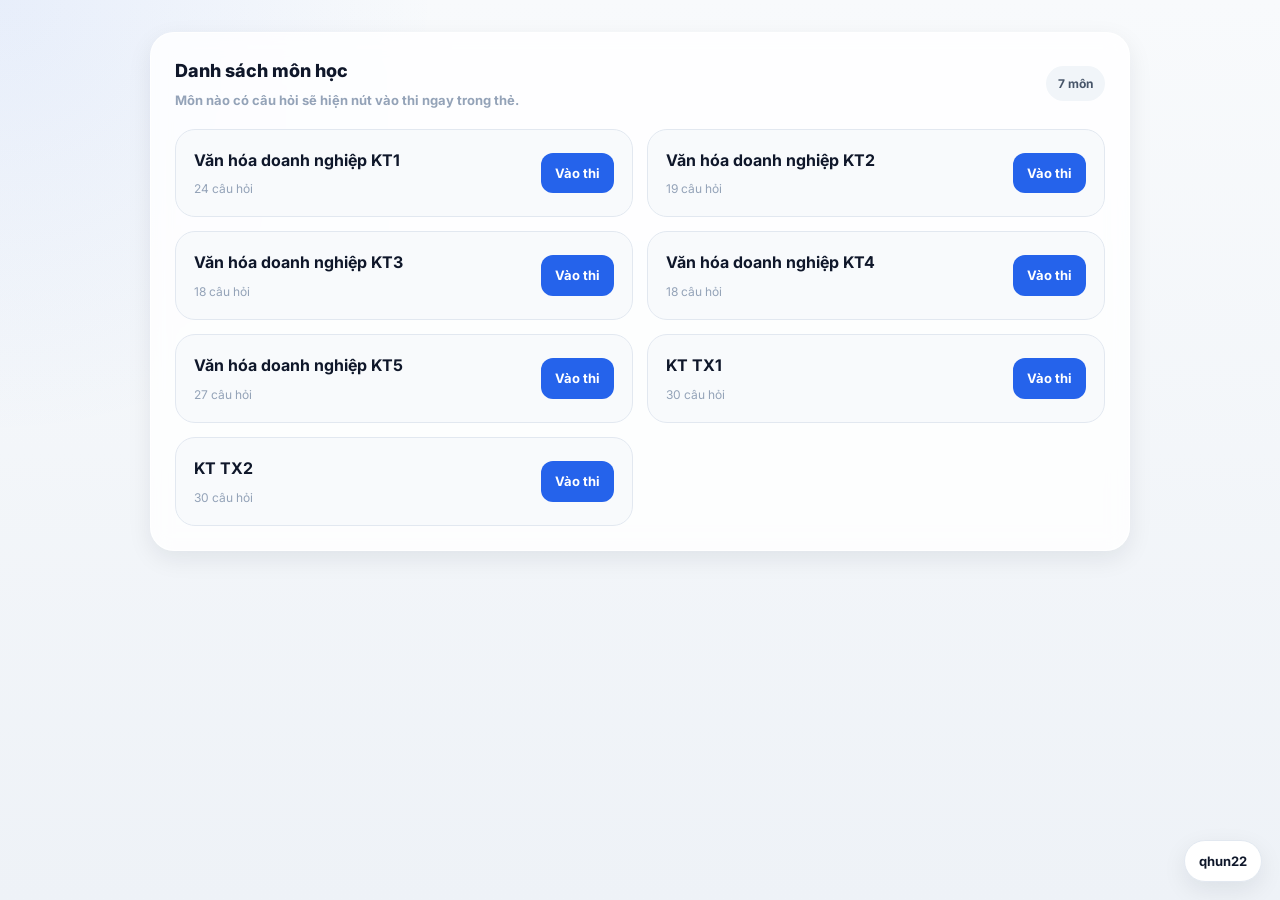
==== index.html @ 62bb66e3 "Add files via upload" ====
<!DOCTYPE html>
<html lang="vi">
<head>
    <meta charset="UTF-8">
    <meta name="viewport" content="width=device-width, initial-scale=1.0">
    <title>Trắc Nghiệm Online</title>
    <link rel="stylesheet" href="assets/css/style.css">
    <style>
        body {
            min-height:100vh;
            background:
                radial-gradient(circle at top left, rgba(37,99,235,0.08), transparent 28%),
                linear-gradient(180deg, #f8fafc 0%, #eef2f7 100%);
            padding:32px 20px 48px;
        }
        .container { max-width:980px; margin:0 auto; }
        .hero {
            background:linear-gradient(145deg, #ffffff, #f8fafc);
            border:1px solid rgba(255,255,255,0.9);
            border-radius:28px;
            box-shadow:var(--shadow-md);
            padding:28px;
            margin-bottom:22px;
        }
        .hero-top { display:block; }
        .hero h1 { font-size:32px; line-height:1.15; font-weight:800; color:var(--text-primary); margin:12px 0 10px; }
        .hero p { max-width:560px; color:var(--text-secondary); font-size:15px; margin:0; }
        .panel {
            background:rgba(255,255,255,0.82);
            backdrop-filter:blur(10px);
            border:1px solid rgba(255,255,255,0.75);
            border-radius:24px;
            box-shadow:var(--shadow);
            padding:24px;
        }
        .panel-head { display:flex; align-items:center; justify-content:space-between; gap:12px; margin-bottom:18px; }
        .panel-title h2 { font-size:18px; font-weight:800; margin:0 0 4px; color:var(--text-primary); }
        .panel-title p { font-size:13px; color:var(--text-muted); margin:0; }
        .count-chip {
            padding:8px 12px;
            border-radius:999px;
            background:#f1f5f9;
            color:var(--text-secondary);
            font-size:12px;
            font-weight:700;
        }
        .subject-list { list-style:none; margin:0; padding:0; display:grid; grid-template-columns:1fr 1fr; gap:14px; }
        .subject-item {
            display:flex;
            align-items:center;
            gap:14px;
            padding:18px;
            background:#f8fafc;
            border:1px solid var(--border-color);
            border-radius:20px;
            color:var(--text-primary);
            transition:var(--transition);
            min-width:0;
            text-decoration:none;
        }
        .subject-item:hover {
            transform:translateY(-2px);
            border-color:rgba(37,99,235,0.2);
            box-shadow:var(--shadow-sm);
            background:#ffffff;
        }
        .subject-body { flex:1; min-width:0; }
        .subject-name { font-size:16px; font-weight:700; color:var(--text-primary); margin:0 0 6px; display:block; }
        .subject-meta { display:flex; gap:10px; flex-wrap:wrap; align-items:center; }
        .subject-count { font-size:12px; color:var(--text-muted); }
        .subject-action {
            display:inline-flex;
            align-items:center;
            justify-content:center;
            padding:10px 14px;
            border-radius:12px;
            background:var(--primary);
            color:#fff;
            font-size:13px;
            font-weight:700;
            flex-shrink:0;
        }
        .empty-state { text-align:center; color:var(--text-muted); font-size:14px; padding:28px 0; }
        .no-questions {
            opacity:0.68;
            pointer-events:none;
            background:#f1f5f9;
        }
        .no-questions .subject-action {
            background:#cbd5e1;
            color:#475569;
        }
        .contact-link { position:fixed; right:18px; bottom:18px; display:inline-flex; align-items:center; min-height:42px; padding:0 14px; border-radius:999px; background:#fff; border:1px solid var(--border-color); box-shadow:var(--shadow); color:var(--text-primary); font-size:13px; font-weight:700; z-index:50; text-decoration:none; }
        .contact-link:hover { color:var(--primary); border-color:rgba(37,99,235,0.22); }
        .loading-state { text-align:center; color:var(--text-muted); font-size:14px; padding:28px 0; }
        @media (max-width: 760px) {
            body { padding:20px 14px 36px; }
            .hero { padding:22px 18px; border-radius:22px; }
            .hero-top, .panel-head { flex-direction:column; align-items:flex-start; }
            .hero h1 { font-size:26px; }
            .subject-list { grid-template-columns:1fr; }
            .subject-item { align-items:flex-start; }
            .subject-action { margin-left:auto; }
            .contact-link { right:12px; bottom:12px; }
        }
    </style>
</head>
<body>
<div class="container">

    <div class="panel">
        <div class="panel-head">
            <div class="panel-title">
                <h2>Danh sách môn học</h2>
                <p>Môn nào có câu hỏi sẽ hiện nút vào thi ngay trong thẻ.</p>
            </div>
            <div class="count-chip" id="subjectCountChip">...</div>
        </div>
        <div id="subjectListContainer">
            <div class="loading-state">Đang tải danh sách môn học...</div>
        </div>
    </div>

</div>
<a class="contact-link" href="https://www.facebook.com/userqhun" target="_blank" rel="noopener noreferrer">qhun22</a>

<script>
(async function() {
    const container = document.getElementById('subjectListContainer');
    const countChip = document.getElementById('subjectCountChip');

    try {
        const resp = await fetch('data/subjects.json');
        if (!resp.ok) throw new Error('Không tải được subjects.json');
        const subjects = await resp.json();

        countChip.textContent = subjects.length + ' môn';

        if (subjects.length === 0) {
            container.innerHTML = '<div class="empty-state">Chưa có môn học nào.</div>';
            return;
        }

        // Fetch question counts in parallel
        const countPromises = subjects.map(async (s) => {
            try {
                const r = await fetch('data/questions_' + s.id + '.json');
                if (!r.ok) return 0;
                const questions = await r.json();
                return Array.isArray(questions) ? questions.length : 0;
            } catch(e) { return 0; }
        });

        const counts = await Promise.all(countPromises);

        let html = '<ul class="subject-list">';
        subjects.forEach((s, i) => {
            const qCount = counts[i];
            const cls = qCount === 0 ? 'subject-item no-questions' : 'subject-item';
            const href = qCount > 0 ? 'exam.html?subject=' + encodeURIComponent(s.id) : '#';
            const actionText = qCount > 0 ? 'Vào thi' : 'Chưa có đề';

            html += '<a href="' + href + '" class="' + cls + '">';
            html += '<span class="subject-body">';
            html += '<span class="subject-name">' + escapeHtml(s.name) + '</span>';
            html += '<span class="subject-meta">';
            html += '<span class="subject-count">' + qCount + ' câu hỏi</span>';
            html += '</span>';
            html += '</span>';
            html += '<span class="subject-action">' + actionText + '</span>';
            html += '</a>';
        });
        html += '</ul>';

        container.innerHTML = html;

    } catch(err) {
        container.innerHTML = '<div class="empty-state">Lỗi tải dữ liệu: ' + escapeHtml(err.message) + '</div>';
    }
})();

function escapeHtml(str) {
    const d = document.createElement('div');
    d.textContent = str;
    return d.innerHTML;
}
</script>
</body>
</html>
---- assets/css/style.css ----
@import url('https://fonts.googleapis.com/css2?family=Inter:wght@300;400;500;600;700;800&display=swap');

/* ============================================================
   CSS VARIABLES
   ============================================================ */
:root {
    --primary: #2563EB;
    --primary-hover: #1D4ED8;
    --primary-light: rgba(37, 99, 235, 0.12);
    --secondary: #64748B;
    --success: #16A34A;
    --warning: #EA580C;
    --danger: #DC2626;
    --info: #0891B2;

    --sidebar-bg: #1E1E2D;
    --sidebar-hover: rgba(255,255,255,0.06);
    --sidebar-text: #A2A3B7;

    --body-bg: #F3F4F6;
    --card-bg: #FFFFFF;

    --text-primary: #0F172A;
    --text-secondary: #475569;
    --text-muted: #94A3B8;

    --border-color: #E2E8F0;

    --sidebar-width: 265px;
    --header-height: 68px;

    --radius-xs: 4px;
    --radius-sm: 8px;
    --radius: 12px;
    --radius-lg: 16px;
    --radius-xl: 24px;

    --shadow-sm: 0 2px 10px rgba(15,23,42,0.05);
    --shadow: 0 8px 24px rgba(15,23,42,0.08);
    --shadow-md: 0 16px 40px rgba(15,23,42,0.1);
    --shadow-lg: 0 24px 60px rgba(15,23,42,0.12);

    --transition: all 0.25s cubic-bezier(0.4,0,0.2,1);
}

/* ============================================================
   RESET & BASE
   ============================================================ */
*, *::before, *::after {
    box-sizing: border-box;
    margin: 0;
    padding: 0;
}

html { scroll-behavior: smooth; }

body {
    font-family: 'Inter', -apple-system, BlinkMacSystemFont, 'Segoe UI', sans-serif;
    background: var(--body-bg);
    color: var(--text-primary);
    line-height: 1.6;
    -webkit-font-smoothing: antialiased;
}

a {
    text-decoration: none;
    color: inherit;
    transition: var(--transition);
}

ul { list-style: none; }

/* ============================================================
   BUTTONS
   ============================================================ */
.btn {
    display: inline-flex;
    align-items: center;
    gap: 8px;
    padding: 10px 22px;
    border: 2px solid transparent;
    border-radius: var(--radius-sm);
    font-family: inherit;
    font-size: 0.875rem;
    font-weight: 600;
    cursor: pointer;
    transition: var(--transition);
    text-decoration: none;
    white-space: nowrap;
    line-height: 1;
}

.btn-primary {
    background: var(--primary);
    color: white;
    box-shadow: 0 4px 15px rgba(108,99,255,0.35);
}
.btn-primary:hover {
    background: var(--primary-hover);
    transform: translateY(-1px);
    box-shadow: 0 6px 20px rgba(108,99,255,0.45);
}

.btn-outline {
    background: transparent;
    border-color: rgba(255,255,255,0.35);
    color: white;
}
.btn-outline:hover {
    background: rgba(255,255,255,0.12);
    border-color: rgba(255,255,255,0.6);
}

.btn-ghost {
    background: rgba(255,255,255,0.08);
    color: rgba(255,255,255,0.7);
    border-color: rgba(255,255,255,0.12);
}
.btn-ghost:hover {
    background: rgba(255,255,255,0.14);
    color: white;
}

.btn-sm { padding: 7px 14px; font-size: 0.8rem; }
.btn-lg { padding: 14px 30px; font-size: 1rem; border-radius: var(--radius); }

/* ============================================================
   BADGES
   ============================================================ */
.badge {
    display: inline-flex;
    align-items: center;
    padding: 3px 10px;
    border-radius: 20px;
    font-size: 0.72rem;
    font-weight: 700;
    letter-spacing: 0.3px;
}
.badge-easy   { background: rgba(45,206,137,0.14); color: #1aab6d; }
.badge-medium { background: rgba(251,99,64,0.14);  color: #d95020; }
.badge-hard   { background: rgba(245,54,92,0.14);  color: #d41848; }
.badge-khtn   { background: rgba(108,99,255,0.12); color: var(--primary); }
.badge-khxh   { background: rgba(251,99,64,0.12);  color: #FB6340; }
.badge-nn     { background: rgba(17,205,239,0.12); color: #0ea5c1; }
.badge-khac   { background: rgba(162,163,183,0.2); color: #666; }

.status-badge {
    display: inline-flex;
    align-items: center;
    gap: 5px;
    padding: 4px 10px;
    border-radius: 20px;
    font-size: 0.75rem;
    font-weight: 600;
}
.status-active   { background: rgba(45,206,137,0.12); color: #1aab6d; }
.status-inactive { background: rgba(162,163,183,0.2); color: #888; }

/* ============================================================
   INDEX PAGE — NAVBAR
   ============================================================ */
.navbar {
    position: sticky;
    top: 0;
    z-index: 100;
    background: rgba(16, 16, 30, 0.96);
    backdrop-filter: blur(20px);
    -webkit-backdrop-filter: blur(20px);
    border-bottom: 1px solid rgba(255,255,255,0.08);
    padding: 0 36px;
    height: 68px;
    display: flex;
    align-items: center;
    justify-content: space-between;
}

.navbar-brand {
    display: flex;
    align-items: center;
    gap: 12px;
    color: white;
    text-decoration: none;
}

.navbar-logo {
    width: 40px;
    height: 40px;
    background: linear-gradient(135deg, var(--primary), #9B59B6);
    border-radius: 10px;
    display: flex;
    align-items: center;
    justify-content: center;
    font-size: 1.2rem;
    flex-shrink: 0;
}

.navbar-brand-name {
    font-size: 1.2rem;
    font-weight: 800;
    letter-spacing: -0.5px;
    color: white;
}
.navbar-brand-name span { color: #A29BFE; }

.navbar-nav {
    display: flex;
    align-items: center;
    gap: 32px;
}
.navbar-nav a {
    color: rgba(255,255,255,0.6);
    font-size: 0.875rem;
    font-weight: 500;
}
.navbar-nav a:hover,
.navbar-nav a.active { color: white; }

.navbar-actions {
    display: flex;
    align-items: center;
    gap: 10px;
}

.mobile-menu-btn {
    display: none;
    background: none;
    border: none;
    color: white;
    font-size: 1.4rem;
    cursor: pointer;
    padding: 4px;
}

/* ============================================================
   INDEX PAGE — HERO
   ============================================================ */
.hero {
    background: linear-gradient(135deg, #10101e 0%, #1a1535 40%, #0f2a4a 100%);
    padding: 90px 36px 70px;
    text-align: center;
    position: relative;
    overflow: hidden;
}

.hero::before {
    content: '';
    position: absolute;
    top: -100px;
    left: -50px;
    width: 600px;
    height: 600px;
    background: radial-gradient(circle, rgba(108,99,255,0.18) 0%, transparent 65%);
    pointer-events: none;
}
.hero::after {
    content: '';
    position: absolute;
    bottom: -80px;
    right: -60px;
    width: 500px;
    height: 500px;
    background: radial-gradient(circle, rgba(255,101,132,0.12) 0%, transparent 65%);
    pointer-events: none;
}

.hero-content {
    position: relative;
    z-index: 1;
    max-width: 720px;
    margin: 0 auto;
}

.hero-pill {
    display: inline-flex;
    align-items: center;
    gap: 8px;
    background: rgba(108,99,255,0.18);
    border: 1px solid rgba(108,99,255,0.35);
    color: #A29BFE;
    padding: 6px 18px;
    border-radius: 50px;
    font-size: 0.78rem;
    font-weight: 700;
    margin-bottom: 28px;
    letter-spacing: 1px;
    text-transform: uppercase;
}

.hero h1 {
    font-size: 3.6rem;
    font-weight: 800;
    color: white;
    margin-bottom: 18px;
    letter-spacing: -2px;
    line-height: 1.1;
}

.hero h1 .gradient-text {
    background: linear-gradient(135deg, #A29BFE 0%, #FF6584 100%);
    -webkit-background-clip: text;
    -webkit-text-fill-color: transparent;
    background-clip: text;
}

.hero-desc {
    color: rgba(255,255,255,0.55);
    font-size: 1.05rem;
    margin-bottom: 40px;
    line-height: 1.75;
    max-width: 540px;
    margin-left: auto;
    margin-right: auto;
}

/* Search Bar */
.hero-search {
    display: flex;
    max-width: 520px;
    margin: 0 auto 48px;
    background: rgba(255,255,255,0.06);
    border: 1.5px solid rgba(255,255,255,0.12);
    border-radius: 50px;
    padding: 6px 6px 6px 22px;
    gap: 8px;
    transition: var(--transition);
}
.hero-search:focus-within {
    background: rgba(255,255,255,0.09);
    border-color: rgba(108,99,255,0.6);
    box-shadow: 0 0 0 4px rgba(108,99,255,0.14);
}

.hero-search input {
    flex: 1;
    background: none;
    border: none;
    outline: none;
    color: white;
    font-family: inherit;
    font-size: 0.925rem;
    min-width: 0;
}
.hero-search input::placeholder { color: rgba(255,255,255,0.3); }

.hero-search-btn {
    background: var(--primary);
    color: white;
    border: none;
    border-radius: 50px;
    padding: 10px 22px;
    font-family: inherit;
    font-size: 0.875rem;
    font-weight: 600;
    cursor: pointer;
    transition: var(--transition);
    flex-shrink: 0;
}
.hero-search-btn:hover {
    background: var(--primary-hover);
    transform: scale(1.02);
}

/* Hero Stats */
.hero-stats {
    display: flex;
    justify-content: center;
    align-items: center;
    gap: 0;
}
.hero-stat-divider {
    width: 1px;
    height: 36px;
    background: rgba(255,255,255,0.15);
    margin: 0 36px;
}
.hero-stat-num {
    font-size: 1.9rem;
    font-weight: 800;
    color: white;
    line-height: 1;
    margin-bottom: 4px;
}
.hero-stat-label {
    font-size: 0.75rem;
    color: rgba(255,255,255,0.45);
    text-transform: uppercase;
    letter-spacing: 0.8px;
    font-weight: 500;
}

/* ============================================================
   INDEX PAGE — SUBJECTS SECTION
   ============================================================ */
.subjects-section {
    max-width: 1300px;
    margin: 0 auto;
    padding: 64px 24px 80px;
}

.section-header {
    display: flex;
    align-items: flex-start;
    justify-content: space-between;
    margin-bottom: 32px;
    flex-wrap: wrap;
    gap: 16px;
}

.section-title-block .section-label {
    font-size: 0.72rem;
    font-weight: 700;
    color: var(--primary);
    text-transform: uppercase;
    letter-spacing: 1.5px;
    margin-bottom: 6px;
}

.section-title {
    font-size: 1.7rem;
    font-weight: 800;
    color: var(--text-primary);
    letter-spacing: -0.5px;
}

.section-desc {
    font-size: 0.875rem;
    color: var(--text-muted);
    margin-top: 4px;
}

/* Filter Tabs */
.filter-tabs {
    display: flex;
    gap: 8px;
    flex-wrap: wrap;
}

.filter-tab {
    padding: 8px 18px;
    border-radius: 50px;
    border: 1.5px solid var(--border-color);
    background: white;
    color: var(--text-secondary);
    font-size: 0.83rem;
    font-weight: 600;
    cursor: pointer;
    transition: var(--transition);
    font-family: inherit;
}
.filter-tab:hover {
    border-color: var(--primary);
    color: var(--primary);
    background: var(--primary-light);
}
.filter-tab.active {
    background: var(--primary);
    border-color: var(--primary);
    color: white;
    box-shadow: 0 4px 14px rgba(108,99,255,0.3);
}

/* Subjects Grid */
.subjects-grid {
    display: grid;
    grid-template-columns: repeat(auto-fill, minmax(280px, 1fr));
    gap: 24px;
}

/* Subject Card */
.subject-card {
    background: white;
    border-radius: var(--radius-lg);
    overflow: hidden;
    box-shadow: var(--shadow-sm);
    transition: var(--transition);
    border: 1.5px solid var(--border-color);
    text-decoration: none;
    color: inherit;
    display: flex;
    flex-direction: column;
    cursor: pointer;
}
.subject-card:hover {
    transform: translateY(-7px);
    box-shadow: var(--shadow-md);
    border-color: transparent;
}
.subject-card.hidden { display: none; }

.card-top {
    height: 118px;
    position: relative;
    display: flex;
    align-items: flex-end;
    justify-content: space-between;
    padding: 16px 20px;
    overflow: hidden;
}
.card-top::before {
    content: '';
    position: absolute;
    top: -20%;
    right: -10%;
    width: 110px;
    height: 110px;
    background: rgba(255,255,255,0.12);
    border-radius: 50%;
}
.card-top::after {
    content: '';
    position: absolute;
    bottom: -30%;
    left: 10%;
    width: 80px;
    height: 80px;
    background: rgba(255,255,255,0.08);
    border-radius: 50%;
}

.card-icon {
    font-size: 2.6rem;
    position: relative;
    z-index: 1;
    filter: drop-shadow(0 2px 4px rgba(0,0,0,0.15));
}

.card-cat-chip {
    background: rgba(255,255,255,0.22);
    color: white;
    padding: 4px 11px;
    border-radius: 20px;
    font-size: 0.68rem;
    font-weight: 700;
    position: relative;
    z-index: 1;
    backdrop-filter: blur(8px);
    border: 1px solid rgba(255,255,255,0.25);
    letter-spacing: 0.3px;
}

.card-body {
    padding: 18px 20px;
    flex: 1;
    display: flex;
    flex-direction: column;
}

.card-title {
    font-size: 1.1rem;
    font-weight: 700;
    color: var(--text-primary);
    margin-bottom: 5px;
}

.card-desc {
    font-size: 0.8rem;
    color: var(--text-muted);
    line-height: 1.55;
    margin-bottom: 14px;
    flex: 1;
}

.card-meta {
    display: flex;
    gap: 14px;
    margin-bottom: 14px;
}
.card-meta-item {
    display: flex;
    align-items: center;
    gap: 5px;
    font-size: 0.78rem;
    color: var(--text-secondary);
}
.card-meta-icon { font-size: 0.9rem; }

.card-footer {
    display: flex;
    align-items: center;
    justify-content: space-between;
    padding-top: 14px;
    border-top: 1px solid var(--border-color);
    gap: 10px;
}

.card-rating {
    display: flex;
    align-items: center;
    gap: 4px;
    font-size: 0.8rem;
    font-weight: 600;
    color: #F6A623;
}

.card-start-btn {
    background: var(--primary);
    color: white;
    border: none;
    border-radius: var(--radius-sm);
    padding: 8px 16px;
    font-size: 0.8rem;
    font-weight: 700;
    cursor: pointer;
    transition: var(--transition);
    font-family: inherit;
    display: flex;
    align-items: center;
    gap: 5px;
    text-decoration: none;
}
.card-start-btn:hover {
    background: var(--primary-hover);
    transform: scale(1.04);
}

/* No results message */
.no-results {
    display: none;
    grid-column: 1 / -1;
    text-align: center;
    padding: 60px 20px;
    color: var(--text-muted);
}
.no-results.show { display: block; }
.no-results-icon { font-size: 3rem; margin-bottom: 12px; }
.no-results h3 { font-size: 1.1rem; color: var(--text-secondary); margin-bottom: 6px; }

/* ============================================================
   INDEX PAGE — FOOTER
   ============================================================ */
.footer {
    background: #10101e;
    border-top: 1px solid rgba(255,255,255,0.07);
    color: rgba(255,255,255,0.4);
    text-align: center;
    padding: 36px 24px;
    font-size: 0.85rem;
    line-height: 1.8;
}
.footer a { color: #A29BFE; }
.footer a:hover { color: white; }
.footer-brand {
    font-size: 1rem;
    font-weight: 700;
    color: rgba(255,255,255,0.8);
    margin-bottom: 8px;
}
.footer-brand span { color: #A29BFE; }

/* ============================================================
   DASHBOARD — LAYOUT
   ============================================================ */
.dashboard-layout {
    display: flex;
    min-height: 100vh;
}

/* ============================================================
   DASHBOARD — SIDEBAR
   ============================================================ */
.sidebar {
    width: var(--sidebar-width);
    background: var(--sidebar-bg);
    position: fixed;
    top: 0;
    left: 0;
    bottom: 0;
    z-index: 200;
    display: flex;
    flex-direction: column;
    overflow-y: auto;
    transition: transform 0.3s ease;
    scrollbar-width: thin;
    scrollbar-color: rgba(255,255,255,0.08) transparent;
}
.sidebar::-webkit-scrollbar { width: 4px; }
.sidebar::-webkit-scrollbar-thumb { background: rgba(255,255,255,0.1); border-radius: 4px; }

.sidebar-brand {
    padding: 22px 18px;
    display: flex;
    align-items: center;
    gap: 12px;
    border-bottom: 1px solid rgba(255,255,255,0.07);
    text-decoration: none;
    flex-shrink: 0;
}
.sidebar-logo {
    width: 38px;
    height: 38px;
    background: linear-gradient(135deg, var(--primary), #9B59B6);
    border-radius: 10px;
    display: flex;
    align-items: center;
    justify-content: center;
    font-size: 1.1rem;
    flex-shrink: 0;
}
.sidebar-brand-name {
    color: white;
    font-size: 1rem;
    font-weight: 800;
    letter-spacing: -0.3px;
    line-height: 1.2;
}
.sidebar-brand-name small {
    display: block;
    color: var(--sidebar-text);
    font-size: 0.68rem;
    font-weight: 400;
    letter-spacing: 0;
}

.sidebar-section { padding: 18px 0 6px; }
.sidebar-section-title {
    padding: 0 18px 8px;
    font-size: 0.65rem;
    font-weight: 700;
    color: rgba(162,163,183,0.6);
    text-transform: uppercase;
    letter-spacing: 1.5px;
}

.sidebar-nav { padding: 0 10px; }
.sidebar-nav-item { margin-bottom: 2px; }
.sidebar-nav-link {
    display: flex;
    align-items: center;
    gap: 11px;
    padding: 10px 12px;
    border-radius: var(--radius-sm);
    color: var(--sidebar-text);
    text-decoration: none;
    font-size: 0.875rem;
    font-weight: 500;
    transition: var(--transition);
}
.sidebar-nav-link:hover {
    background: var(--sidebar-hover);
    color: rgba(255,255,255,0.9);
}
.sidebar-nav-link.active {
    background: var(--primary);
    color: white;
    box-shadow: 0 4px 14px rgba(108,99,255,0.4);
}
.sidebar-nav-icon {
    width: 20px;
    text-align: center;
    font-size: 1rem;
    flex-shrink: 0;
}
.sidebar-nav-badge {
    margin-left: auto;
    background: rgba(108,99,255,0.35);
    color: #A29BFE;
    font-size: 0.67rem;
    font-weight: 700;
    padding: 2px 7px;
    border-radius: 10px;
}
.sidebar-nav-link.active .sidebar-nav-badge {
    background: rgba(255,255,255,0.2);
    color: white;
}

.sidebar-user {
    margin-top: auto;
    padding: 14px 16px;
    border-top: 1px solid rgba(255,255,255,0.07);
    display: flex;
    align-items: center;
    gap: 10px;
    flex-shrink: 0;
}
.sidebar-avatar {
    width: 36px;
    height: 36px;
    background: linear-gradient(135deg, var(--primary), var(--secondary));
    border-radius: 50%;
    display: flex;
    align-items: center;
    justify-content: center;
    color: white;
    font-weight: 700;
    font-size: 0.875rem;
    flex-shrink: 0;
}
.sidebar-user-name { font-size: 0.84rem; font-weight: 600; color: white; }
.sidebar-user-role { font-size: 0.7rem; color: var(--sidebar-text); }
.sidebar-user-logout {
    margin-left: auto;
    color: var(--sidebar-text);
    font-size: 1rem;
    cursor: pointer;
    transition: var(--transition);
    background: none;
    border: none;
}
.sidebar-user-logout:hover { color: var(--danger); }

/* ============================================================
   DASHBOARD — MAIN CONTENT
   ============================================================ */
.main-content {
    margin-left: var(--sidebar-width);
    flex: 1;
    display: flex;
    flex-direction: column;
    min-height: 100vh;
    background: var(--body-bg);
}

/* Header */
.dash-header {
    height: var(--header-height);
    background: white;
    border-bottom: 1px solid var(--border-color);
    padding: 0 28px;
    display: flex;
    align-items: center;
    justify-content: space-between;
    position: sticky;
    top: 0;
    z-index: 100;
    box-shadow: var(--shadow-sm);
    flex-shrink: 0;
}
.dash-header-left { display: flex; align-items: center; gap: 14px; }

.sidebar-toggle {
    width: 36px;
    height: 36px;
    border: 1.5px solid var(--border-color);
    border-radius: var(--radius-sm);
    background: white;
    display: flex;
    align-items: center;
    justify-content: center;
    cursor: pointer;
    transition: var(--transition);
    color: var(--text-secondary);
    font-size: 1.05rem;
}
.sidebar-toggle:hover {
    border-color: var(--primary);
    color: var(--primary);
    background: var(--primary-light);
}

.breadcrumb {
    display: flex;
    align-items: center;
    gap: 8px;
    font-size: 0.83rem;
    color: var(--text-muted);
}
.breadcrumb-sep { opacity: 0.5; }
.breadcrumb-current { color: var(--text-primary); font-weight: 600; }

.header-search {
    display: flex;
    align-items: center;
    gap: 8px;
    background: var(--body-bg);
    border: 1.5px solid var(--border-color);
    border-radius: var(--radius-sm);
    padding: 8px 14px;
    width: 260px;
    transition: var(--transition);
}
.header-search:focus-within {
    border-color: var(--primary);
    box-shadow: 0 0 0 3px rgba(108,99,255,0.12);
    background: white;
}
.header-search input {
    background: none;
    border: none;
    outline: none;
    font-family: inherit;
    font-size: 0.875rem;
    color: var(--text-primary);
    width: 100%;
}
.search-placeholder-icon { color: var(--text-muted); font-size: 0.9rem; }

.dash-header-right { display: flex; align-items: center; gap: 10px; }

.header-icon-btn {
    width: 38px;
    height: 38px;
    background: var(--body-bg);
    border: 1.5px solid var(--border-color);
    border-radius: var(--radius-sm);
    display: flex;
    align-items: center;
    justify-content: center;
    cursor: pointer;
    transition: var(--transition);
    color: var(--text-secondary);
    font-size: 1.1rem;
    position: relative;
}
.header-icon-btn:hover {
    border-color: var(--primary);
    color: var(--primary);
    background: var(--primary-light);
}
.notif-dot {
    position: absolute;
    top: 7px;
    right: 7px;
    width: 8px;
    height: 8px;
    background: var(--danger);
    border-radius: 50%;
    border: 2px solid white;
}

.header-user {
    display: flex;
    align-items: center;
    gap: 10px;
    padding: 6px 12px;
    border-radius: var(--radius-sm);
    cursor: pointer;
    transition: var(--transition);
    border: 1.5px solid transparent;
}
.header-user:hover {
    background: var(--body-bg);
    border-color: var(--border-color);
}
.header-avatar {
    width: 34px;
    height: 34px;
    background: linear-gradient(135deg, var(--primary), var(--secondary));
    border-radius: 50%;
    display: flex;
    align-items: center;
    justify-content: center;
    color: white;
    font-weight: 700;
    font-size: 0.8rem;
}
.header-username { font-size: 0.875rem; font-weight: 600; color: var(--text-primary); }
.header-userrole { font-size: 0.7rem; color: var(--text-muted); }

/* ============================================================
   DASHBOARD — BODY
   ============================================================ */
.dash-body { padding: 28px 28px 40px; flex: 1; }

.page-title-block { margin-bottom: 24px; }
.page-title {
    font-size: 1.5rem;
    font-weight: 800;
    color: var(--text-primary);
    letter-spacing: -0.5px;
    margin-bottom: 3px;
}
.page-subtitle { font-size: 0.875rem; color: var(--text-muted); }

/* ============================================================
   DASHBOARD — STATS CARDS
   ============================================================ */
.stats-grid {
    display: grid;
    grid-template-columns: repeat(4, 1fr);
    gap: 20px;
    margin-bottom: 24px;
}

.stat-card {
    background: white;
    border-radius: var(--radius);
    padding: 22px;
    border: 1px solid var(--border-color);
    box-shadow: var(--shadow-sm);
    display: flex;
    align-items: center;
    gap: 16px;
    transition: var(--transition);
}
.stat-card:hover {
    transform: translateY(-3px);
    box-shadow: var(--shadow);
}

.stat-icon {
    width: 52px;
    height: 52px;
    border-radius: var(--radius-sm);
    display: flex;
    align-items: center;
    justify-content: center;
    font-size: 1.5rem;
    flex-shrink: 0;
}
.stat-icon-purple { background: rgba(108,99,255,0.12); }
.stat-icon-blue   { background: rgba(17,205,239,0.12); }
.stat-icon-green  { background: rgba(45,206,137,0.12); }
.stat-icon-orange { background: rgba(251,99,64,0.12); }

.stat-info { flex: 1; min-width: 0; }
.stat-value {
    font-size: 1.8rem;
    font-weight: 800;
    color: var(--text-primary);
    line-height: 1;
    margin-bottom: 4px;
    letter-spacing: -1px;
}
.stat-label {
    font-size: 0.75rem;
    color: var(--text-muted);
    text-transform: uppercase;
    letter-spacing: 0.6px;
    font-weight: 500;
}
.stat-change {
    font-size: 0.78rem;
    font-weight: 600;
    margin-top: 8px;
    display: flex;
    align-items: center;
    gap: 4px;
}
.stat-change.up { color: var(--success); }
.stat-change.down { color: var(--danger); }

/* ============================================================
   DASHBOARD — CONTENT GRID
   ============================================================ */
.content-grid {
    display: grid;
    grid-template-columns: 1fr 300px;
    gap: 20px;
    margin-bottom: 24px;
    align-items: start;
}

/* Panel / Card */
.panel {
    background: white;
    border-radius: var(--radius);
    border: 1px solid var(--border-color);
    box-shadow: var(--shadow-sm);
    overflow: hidden;
}
.panel-header {
    padding: 18px 22px;
    border-bottom: 1px solid var(--border-color);
    display: flex;
    align-items: center;
    justify-content: space-between;
    gap: 12px;
}
.panel-title {
    font-size: 0.975rem;
    font-weight: 700;
    color: var(--text-primary);
}
.panel-subtitle {
    font-size: 0.75rem;
    color: var(--text-muted);
    margin-top: 2px;
}
.panel-body { padding: 0; }

/* ============================================================
   DASHBOARD — TABLE
   ============================================================ */
.data-table {
    width: 100%;
    border-collapse: collapse;
}
.data-table th {
    padding: 11px 20px;
    text-align: left;
    font-size: 0.68rem;
    font-weight: 700;
    color: var(--text-muted);
    text-transform: uppercase;
    letter-spacing: 0.8px;
    background: var(--body-bg);
    border-bottom: 1px solid var(--border-color);
    white-space: nowrap;
}
.data-table td {
    padding: 13px 20px;
    font-size: 0.875rem;
    color: var(--text-secondary);
    border-bottom: 1px solid var(--border-color);
    vertical-align: middle;
}
.data-table tr:last-child td { border-bottom: none; }
.data-table tbody tr:hover td { background: rgba(108,99,255,0.025); }

.subject-cell { display: flex; align-items: center; gap: 12px; }
.subject-icon-sm {
    width: 36px;
    height: 36px;
    border-radius: var(--radius-sm);
    display: flex;
    align-items: center;
    justify-content: center;
    font-size: 1.1rem;
    flex-shrink: 0;
}
.subject-name-text { font-size: 0.875rem; font-weight: 600; color: var(--text-primary); }
.subject-cat-text { font-size: 0.72rem; color: var(--text-muted); margin-top: 1px; }

.progress-wrap { min-width: 90px; }
.progress-bar {
    height: 6px;
    background: var(--border-color);
    border-radius: 10px;
    overflow: hidden;
    margin-bottom: 4px;
}
.progress-fill { height: 100%; border-radius: 10px; }
.progress-label { font-size: 0.72rem; color: var(--text-muted); }

.action-btns { display: flex; gap: 6px; }
.action-btn {
    width: 30px;
    height: 30px;
    border-radius: var(--radius-xs);
    border: none;
    cursor: pointer;
    display: flex;
    align-items: center;
    justify-content: center;
    font-size: 0.85rem;
    transition: var(--transition);
    font-family: inherit;
}
.action-btn-view   { background: rgba(17,205,239,0.12); color: #0ea5c1; }
.action-btn-edit   { background: rgba(251,99,64,0.12);  color: #d95020; }
.action-btn-delete { background: rgba(245,54,92,0.12);  color: #d41848; }
.action-btn:hover  { opacity: 0.8; transform: scale(1.1); }

/* ============================================================
   DASHBOARD — WIDGETS (RIGHT COLUMN)
   ============================================================ */
.widget {
    background: white;
    border-radius: var(--radius);
    border: 1px solid var(--border-color);
    box-shadow: var(--shadow-sm);
    overflow: hidden;
    margin-bottom: 20px;
}
.widget:last-child { margin-bottom: 0; }
.widget-header {
    padding: 14px 18px;
    border-bottom: 1px solid var(--border-color);
    display: flex;
    align-items: center;
    justify-content: space-between;
}
.widget-title { font-size: 0.875rem; font-weight: 700; color: var(--text-primary); }
.widget-body { padding: 16px 18px; }

/* Category breakdown */
.cat-item { margin-bottom: 14px; }
.cat-item:last-child { margin-bottom: 0; }
.cat-info { display: flex; justify-content: space-between; margin-bottom: 5px; }
.cat-name { font-size: 0.8rem; font-weight: 600; color: var(--text-secondary); }
.cat-pct  { font-size: 0.78rem; color: var(--text-muted); font-weight: 600; }
.cat-bar {
    height: 8px;
    background: var(--border-color);
    border-radius: 10px;
    overflow: hidden;
}
.cat-bar-fill { height: 100%; border-radius: 10px; }

/* Quick info list */
.info-list-item {
    display: flex;
    align-items: center;
    gap: 12px;
    padding: 9px 0;
    border-bottom: 1px solid var(--border-color);
    font-size: 0.84rem;
}
.info-list-item:last-child { border-bottom: none; }
.info-list-icon-wrap {
    width: 30px;
    height: 30px;
    border-radius: var(--radius-xs);
    display: flex;
    align-items: center;
    justify-content: center;
    font-size: 0.9rem;
    flex-shrink: 0;
}
.info-list-label { color: var(--text-secondary); flex: 1; }
.info-list-value { font-weight: 700; color: var(--text-primary); font-size: 0.9rem; }

/* Activity list */
.activity-item {
    display: flex;
    gap: 12px;
    padding: 10px 0;
    border-bottom: 1px solid var(--border-color);
    align-items: flex-start;
}
.activity-item:last-child { border-bottom: none; }
.activity-dot {
    width: 8px;
    height: 8px;
    border-radius: 50%;
    margin-top: 7px;
    flex-shrink: 0;
}
.activity-text { font-size: 0.82rem; color: var(--text-secondary); margin-bottom: 2px; line-height: 1.45; }
.activity-text strong { color: var(--text-primary); font-weight: 600; }
.activity-time { font-size: 0.72rem; color: var(--text-muted); }

/* Full panel row */
.full-panel { margin-bottom: 24px; }

/* ============================================================
   RESPONSIVE
   ============================================================ */
@media (max-width: 1200px) {
    .stats-grid { grid-template-columns: repeat(2, 1fr); }
    .content-grid { grid-template-columns: 1fr; }
}

@media (max-width: 992px) {
    .sidebar { transform: translateX(-100%); }
    .sidebar.open { transform: translateX(0); box-shadow: var(--shadow-lg); }
    .main-content { margin-left: 0 !important; }
    .sidebar-overlay {
        display: none;
        position: fixed;
        inset: 0;
        background: rgba(0,0,0,0.5);
        z-index: 199;
    }
    .sidebar-overlay.show { display: block; }
    .dash-header { padding: 0 16px; }
    .dash-body { padding: 20px 16px 32px; }
    .header-search { width: 200px; }
    .sidebar-toggle { display: flex; }
}

@media (max-width: 768px) {
    .hero { padding: 60px 20px 50px; }
    .hero h1 { font-size: 2.2rem; letter-spacing: -1px; }
    .hero-stats { gap: 0; flex-wrap: wrap; }
    .hero-stat-divider { display: none; }
    .hero-stats .hero-stat { flex: 1; min-width: 100px; }
    .navbar { padding: 0 20px; }
    .navbar-nav { display: none; }
    .mobile-menu-btn { display: block; }
    .subjects-section { padding: 40px 16px 60px; }
    .section-header { flex-direction: column; align-items: flex-start; }
    .subjects-grid { grid-template-columns: repeat(auto-fill, minmax(250px, 1fr)); gap: 16px; }
    .stats-grid { grid-template-columns: 1fr 1fr; }
    .header-search { display: none; }
    .data-table th:nth-child(4),
    .data-table td:nth-child(4),
    .data-table th:nth-child(5),
    .data-table td:nth-child(5) { display: none; }
}

@media (max-width: 520px) {
    .stats-grid { grid-template-columns: 1fr; }
    .subjects-grid { grid-template-columns: 1fr; }
    .hero h1 { font-size: 1.9rem; }
    .hero-stats { justify-content: flex-start; gap: 20px; }
    .hero-stat-divider { display: none; }
    .sidebar-toggle { display: flex; }
}
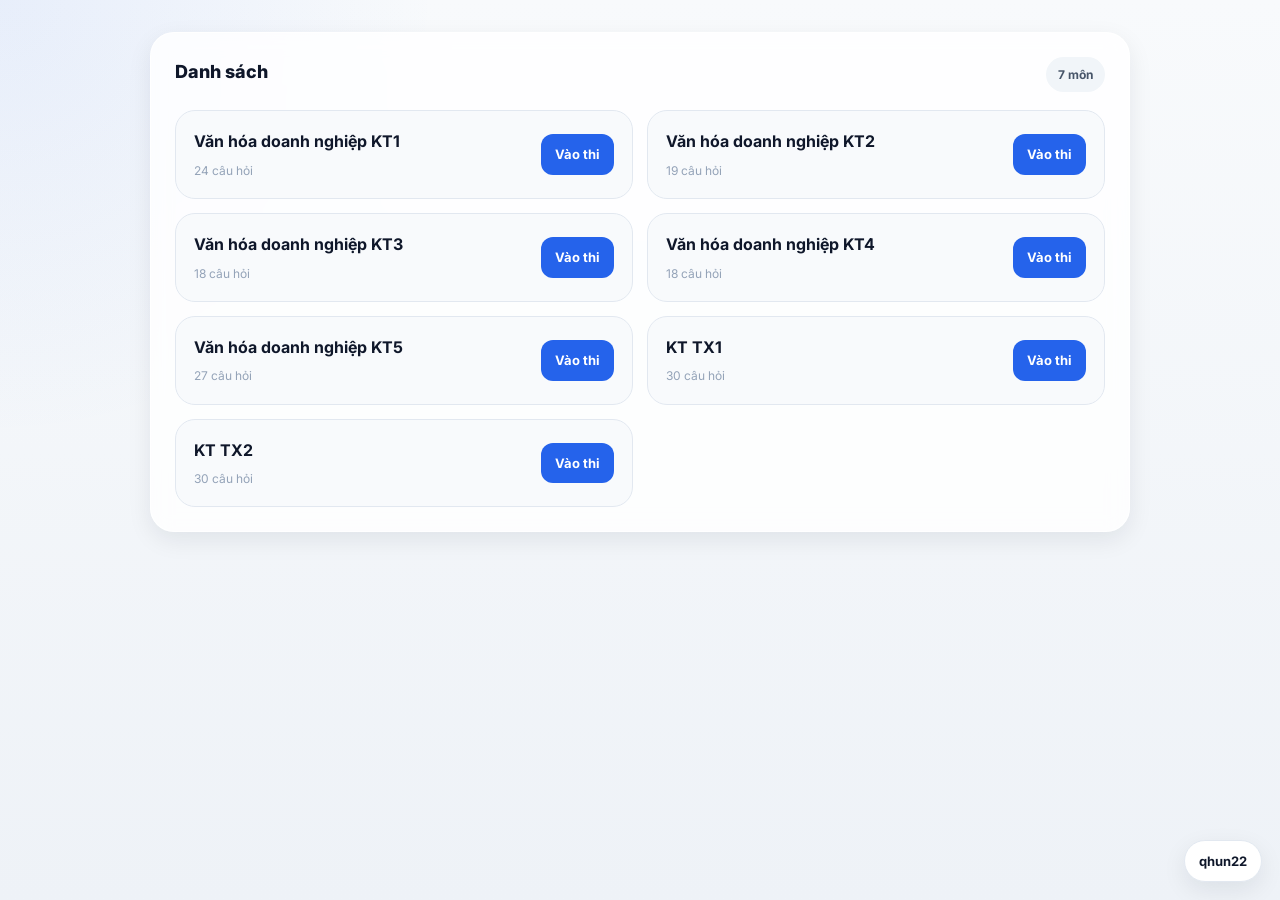
==== commit 1fd7f751: "Update index.html" ====
--- a/index.html
+++ b/index.html
@@ -111,8 +111,7 @@
     <div class="panel">
         <div class="panel-head">
             <div class="panel-title">
-                <h2>Danh sách môn học</h2>
-                <p>Môn nào có câu hỏi sẽ hiện nút vào thi ngay trong thẻ.</p>
+                <h2>Danh sách</h2>
             </div>
             <div class="count-chip" id="subjectCountChip">...</div>
         </div>
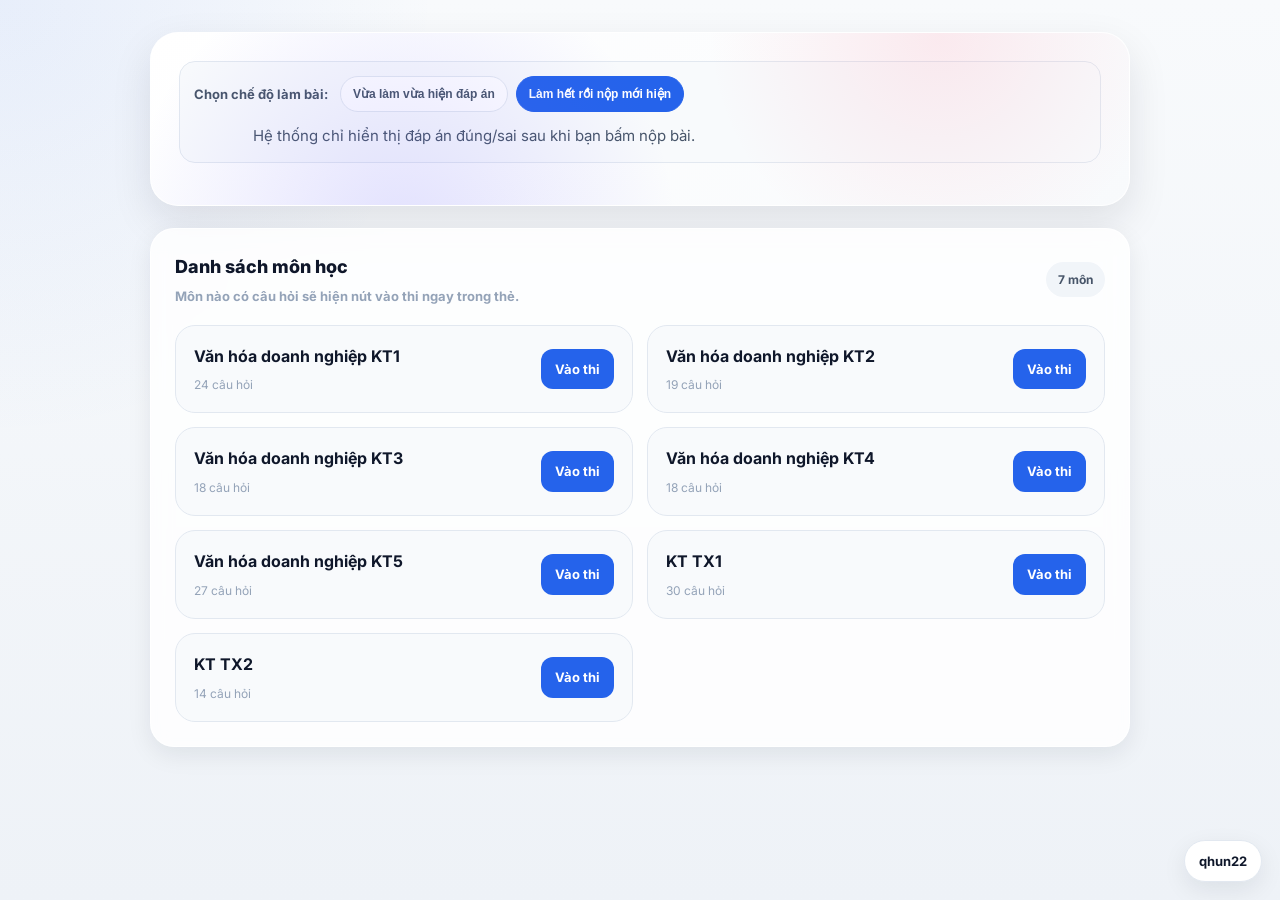
==== commit 86a92f6b: "Add files via upload" ====
--- a/index.html
+++ b/index.html
@@ -22,6 +22,52 @@
             padding:28px;
             margin-bottom:22px;
         }
+        .mode-box {
+            display:flex;
+            flex-wrap:wrap;
+            align-items:center;
+            gap:12px;
+            margin-bottom:14px;
+            padding:14px;
+            border:1px solid var(--border-color);
+            border-radius:16px;
+            background:#f8fafc;
+        }
+        .mode-box-label {
+            font-size:13px;
+            font-weight:700;
+            color:var(--text-secondary);
+        }
+        .mode-options {
+            display:flex;
+            gap:8px;
+            flex-wrap:wrap;
+        }
+        .mode-option {
+            display:inline-flex;
+            align-items:center;
+            gap:8px;
+            min-height:36px;
+            padding:0 12px;
+            border-radius:999px;
+            border:1px solid var(--border-color);
+            background:#ffffff;
+            color:var(--text-secondary);
+            font-size:12px;
+            font-weight:700;
+            cursor:pointer;
+            transition:var(--transition);
+        }
+        .mode-option.active {
+            background:var(--primary);
+            border-color:var(--primary);
+            color:#fff;
+        }
+        .mode-desc {
+            width:100%;
+            font-size:12px;
+            color:var(--text-muted);
+        }
         .hero-top { display:block; }
         .hero h1 { font-size:32px; line-height:1.15; font-weight:800; color:var(--text-primary); margin:12px 0 10px; }
         .hero p { max-width:560px; color:var(--text-secondary); font-size:15px; margin:0; }
@@ -108,10 +154,22 @@
 <body>
 <div class="container">
 
+    <div class="hero">
+        <div class="mode-box" id="modeBox">
+            <span class="mode-box-label">Chọn chế độ làm bài:</span>
+            <div class="mode-options">
+                <button type="button" class="mode-option" data-mode="instant">Vừa làm vừa hiện đáp án</button>
+                <button type="button" class="mode-option" data-mode="submit">Làm hết rồi nộp mới hiện</button>
+            </div>
+            <p class="mode-desc" id="modeDesc"></p>
+        </div>
+    </div>
+
     <div class="panel">
         <div class="panel-head">
             <div class="panel-title">
-                <h2>Danh sách</h2>
+                <h2>Danh sách môn học</h2>
+                <p>Môn nào có câu hỏi sẽ hiện nút vào thi ngay trong thẻ.</p>
             </div>
             <div class="count-chip" id="subjectCountChip">...</div>
         </div>
@@ -127,36 +185,52 @@
 (async function() {
     const container = document.getElementById('subjectListContainer');
     const countChip = document.getElementById('subjectCountChip');
-
-    try {
-        const resp = await fetch('data/subjects.json');
-        if (!resp.ok) throw new Error('Không tải được subjects.json');
-        const subjects = await resp.json();
-
-        countChip.textContent = subjects.length + ' môn';
-
-        if (subjects.length === 0) {
+    const modeBox = document.getElementById('modeBox');
+    const modeDesc = document.getElementById('modeDesc');
+    const MODE_STORAGE_KEY = 'exam_mode';
+
+    function getExamMode() {
+        const saved = localStorage.getItem(MODE_STORAGE_KEY);
+        return saved === 'instant' ? 'instant' : 'submit';
+    }
+
+    function getModeDesc(mode) {
+        if (mode === 'instant') {
+            return 'Mỗi câu sẽ hiển thị đáp án đúng/sai ngay khi bạn thao tác.';
+        }
+        return 'Hệ thống chỉ hiển thị đáp án đúng/sai sau khi bạn bấm nộp bài.';
+    }
+
+    function renderModeUI() {
+        const mode = getExamMode();
+        modeBox.querySelectorAll('.mode-option').forEach(btn => {
+            btn.classList.toggle('active', btn.dataset.mode === mode);
+        });
+        modeDesc.textContent = getModeDesc(mode);
+    }
+
+    modeBox.querySelectorAll('.mode-option').forEach(btn => {
+        btn.addEventListener('click', function() {
+            localStorage.setItem(MODE_STORAGE_KEY, this.dataset.mode);
+            renderModeUI();
+            renderSubjectList(window.__subjectsData || [], window.__countsData || []);
+        });
+    });
+
+    function renderSubjectList(subjects, counts) {
+        if (!Array.isArray(subjects) || subjects.length === 0) {
             container.innerHTML = '<div class="empty-state">Chưa có môn học nào.</div>';
             return;
         }
 
-        // Fetch question counts in parallel
-        const countPromises = subjects.map(async (s) => {
-            try {
-                const r = await fetch('data/questions_' + s.id + '.json');
-                if (!r.ok) return 0;
-                const questions = await r.json();
-                return Array.isArray(questions) ? questions.length : 0;
-            } catch(e) { return 0; }
-        });
-
-        const counts = await Promise.all(countPromises);
-
+        const selectedMode = getExamMode();
         let html = '<ul class="subject-list">';
         subjects.forEach((s, i) => {
             const qCount = counts[i];
             const cls = qCount === 0 ? 'subject-item no-questions' : 'subject-item';
-            const href = qCount > 0 ? 'exam.html?subject=' + encodeURIComponent(s.id) : '#';
+            const href = qCount > 0
+                ? 'exam.html?subject=' + encodeURIComponent(s.id) + '&mode=' + encodeURIComponent(selectedMode)
+                : '#';
             const actionText = qCount > 0 ? 'Vào thi' : 'Chưa có đề';
 
             html += '<a href="' + href + '" class="' + cls + '">';
@@ -172,6 +246,37 @@
         html += '</ul>';
 
         container.innerHTML = html;
+    }
+
+    renderModeUI();
+
+    try {
+        const resp = await fetch('data/subjects.json');
+        if (!resp.ok) throw new Error('Không tải được subjects.json');
+        const subjects = await resp.json();
+
+        countChip.textContent = subjects.length + ' môn';
+
+        if (subjects.length === 0) {
+            container.innerHTML = '<div class="empty-state">Chưa có môn học nào.</div>';
+            return;
+        }
+
+        // Fetch question counts in parallel
+        const countPromises = subjects.map(async (s) => {
+            try {
+                const r = await fetch('data/questions_' + s.id + '.json');
+                if (!r.ok) return 0;
+                const questions = await r.json();
+                return Array.isArray(questions) ? questions.length : 0;
+            } catch(e) { return 0; }
+        });
+
+        const counts = await Promise.all(countPromises);
+        window.__subjectsData = subjects;
+        window.__countsData = counts;
+
+        renderSubjectList(subjects, counts);
 
     } catch(err) {
         container.innerHTML = '<div class="empty-state">Lỗi tải dữ liệu: ' + escapeHtml(err.message) + '</div>';
